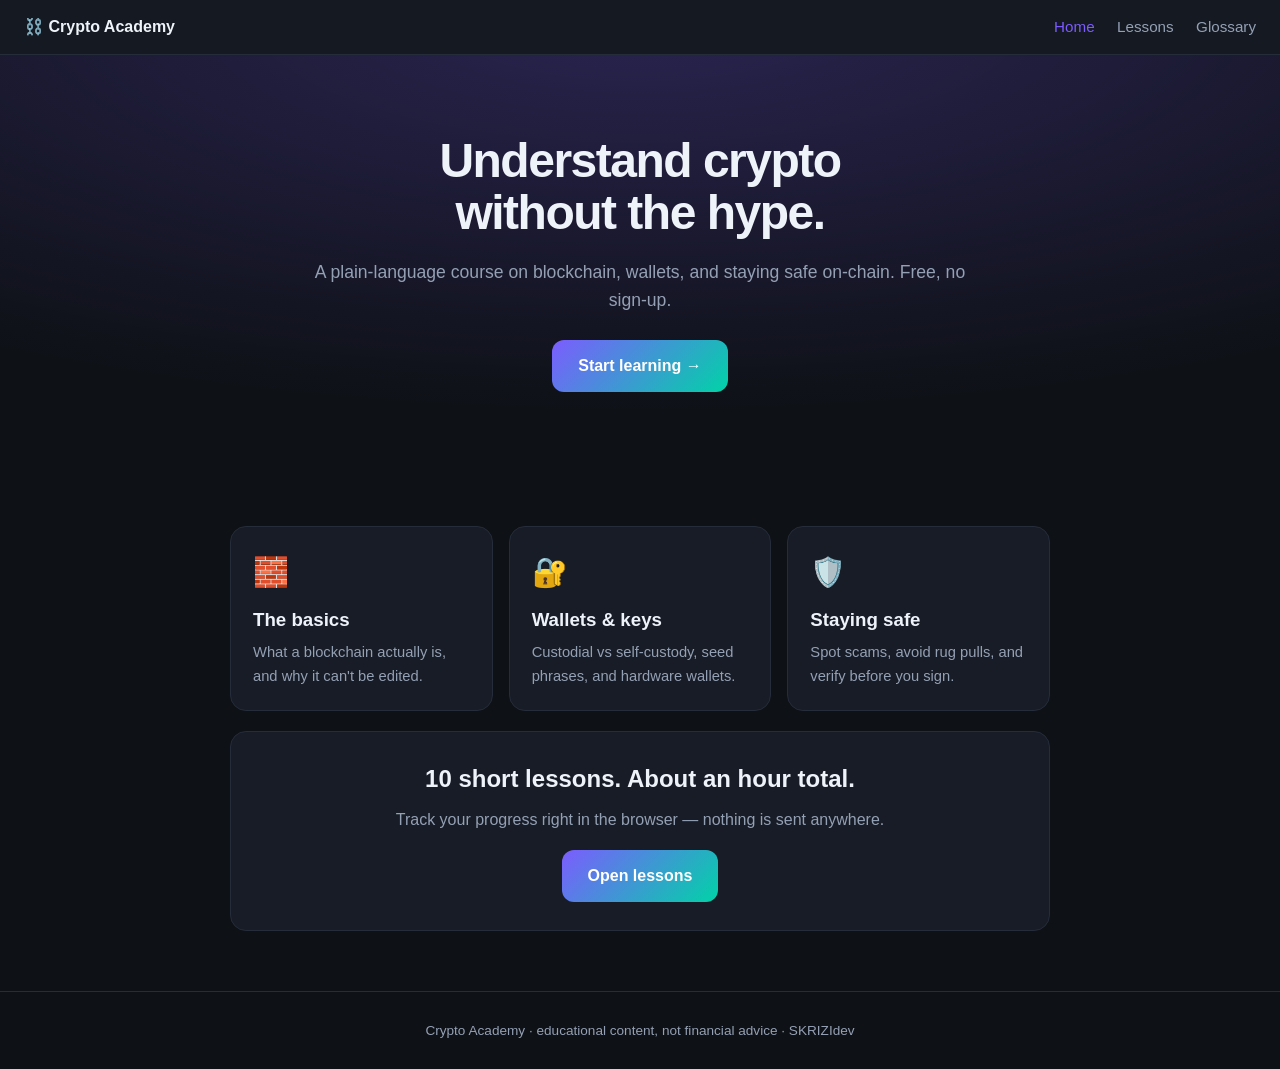
==== index.html @ a6da2ed9 "feat: crypto-academy — initial site" ====
<!DOCTYPE html>
<html lang="en">
<head>
<meta charset="UTF-8">
<meta name="viewport" content="width=device-width, initial-scale=1.0">
<title>Crypto Academy — Learn Blockchain from Zero</title>
<link rel="stylesheet" href="css/style.css">
</head>
<body>
<header class="topbar">
  <a class="brand" href="index.html">⛓️ Crypto Academy</a>
  <nav>
    <a href="index.html" class="active">Home</a>
    <a href="lessons.html">Lessons</a>
    <a href="glossary.html">Glossary</a>
  </nav>
</header>

<section class="hero">
  <div class="hero-in">
    <h1>Understand crypto<br>without the hype.</h1>
    <p>A plain-language course on blockchain, wallets, and staying safe on-chain. Free, no sign-up.</p>
    <a class="btn" href="lessons.html">Start learning →</a>
  </div>
</section>

<main class="wrap">
  <section class="features">
    <div class="feat"><span>🧱</span><h3>The basics</h3><p>What a blockchain actually is, and why it can't be edited.</p></div>
    <div class="feat"><span>🔐</span><h3>Wallets & keys</h3><p>Custodial vs self-custody, seed phrases, and hardware wallets.</p></div>
    <div class="feat"><span>🛡️</span><h3>Staying safe</h3><p>Spot scams, avoid rug pulls, and verify before you sign.</p></div>
  </section>

  <section class="card cta">
    <h2>10 short lessons. About an hour total.</h2>
    <p>Track your progress right in the browser — nothing is sent anywhere.</p>
    <a class="btn" href="lessons.html">Open lessons</a>
  </section>
</main>
<footer class="foot">Crypto Academy · educational content, not financial advice · SKRIZIdev</footer>
</body>
</html>
---- css/style.css ----
:root{
  --bg:#0e1116; --panel:#171c26; --line:#252c3a; --txt:#eef2f9; --muted:#94a0b4;
  --accent:#7c5cff; --accent2:#00d3a7;
}
*{box-sizing:border-box;margin:0;padding:0}
body{font-family:-apple-system,BlinkMacSystemFont,"Segoe UI",Roboto,sans-serif;background:var(--bg);color:var(--txt);line-height:1.6}
a{color:inherit;text-decoration:none}
.topbar{display:flex;align-items:center;justify-content:space-between;padding:14px 24px;background:rgba(23,28,38,.8);backdrop-filter:blur(8px);border-bottom:1px solid var(--line);position:sticky;top:0;z-index:10}
.brand{font-weight:700}
nav a{color:var(--muted);margin-left:18px;font-size:.95rem}
nav a:hover,nav a.active{color:var(--accent)}
.hero{padding:80px 24px;text-align:center;background:radial-gradient(1200px 400px at 50% -10%,rgba(124,92,255,.25),transparent)}
.hero-in{max-width:680px;margin:0 auto}
.hero h1{font-size:3rem;line-height:1.1;letter-spacing:-1.5px;margin-bottom:18px}
.hero p{color:var(--muted);font-size:1.1rem;margin-bottom:26px}
.btn{display:inline-block;background:linear-gradient(135deg,var(--accent),var(--accent2));color:#fff;font-weight:700;padding:13px 26px;border-radius:12px}
.btn:hover{filter:brightness(1.08)}
.wrap{max-width:860px;margin:0 auto;padding:34px 20px 60px}
.page-title{font-size:2rem;letter-spacing:-1px;margin-bottom:6px}
.muted{color:var(--muted)}
.features{display:grid;grid-template-columns:repeat(3,1fr);gap:16px;margin:20px 0}
.feat{background:var(--panel);border:1px solid var(--line);border-radius:16px;padding:22px}
.feat span{font-size:1.8rem}
.feat h3{margin:10px 0 6px}
.feat p{color:var(--muted);font-size:.92rem}
.card{background:var(--panel);border:1px solid var(--line);border-radius:16px;padding:28px;text-align:center;margin-top:8px}
.card h2{margin-bottom:8px}
.card p{color:var(--muted);margin-bottom:18px}
.progress{height:10px;background:var(--panel);border-radius:6px;overflow:hidden;margin:12px 0 24px}
#bar{height:100%;width:0;background:linear-gradient(90deg,var(--accent),var(--accent2));transition:width .3s}
.lessons{display:flex;flex-direction:column;gap:12px}
.lesson{background:var(--panel);border:1px solid var(--line);border-radius:14px;padding:18px 20px;display:flex;gap:16px;align-items:flex-start;cursor:pointer;transition:border-color .2s}
.lesson:hover{border-color:var(--accent)}
.lesson.done{opacity:.65}
.lesson .num{width:34px;height:34px;flex:none;border-radius:50%;background:var(--bg);border:1px solid var(--line);display:grid;place-items:center;font-weight:700}
.lesson.done .num{background:var(--accent2);border-color:var(--accent2);color:#062}
.lesson h3{font-size:1.05rem;margin-bottom:3px}
.lesson p{color:var(--muted);font-size:.9rem}
.search{width:100%;font:inherit;padding:12px 14px;border-radius:12px;border:1px solid var(--line);background:var(--panel);color:var(--txt);margin-bottom:18px}
.search:focus{outline:2px solid var(--accent)}
.terms{display:flex;flex-direction:column;gap:10px}
.term{background:var(--panel);border:1px solid var(--line);border-radius:12px;padding:16px 18px}
.term h3{color:var(--accent2);font-size:1rem;margin-bottom:4px}
.term p{color:var(--muted);font-size:.92rem}
.foot{text-align:center;color:var(--muted);padding:28px;font-size:.85rem;border-top:1px solid var(--line)}
@media(max-width:640px){.features{grid-template-columns:1fr}.hero h1{font-size:2.2rem}}
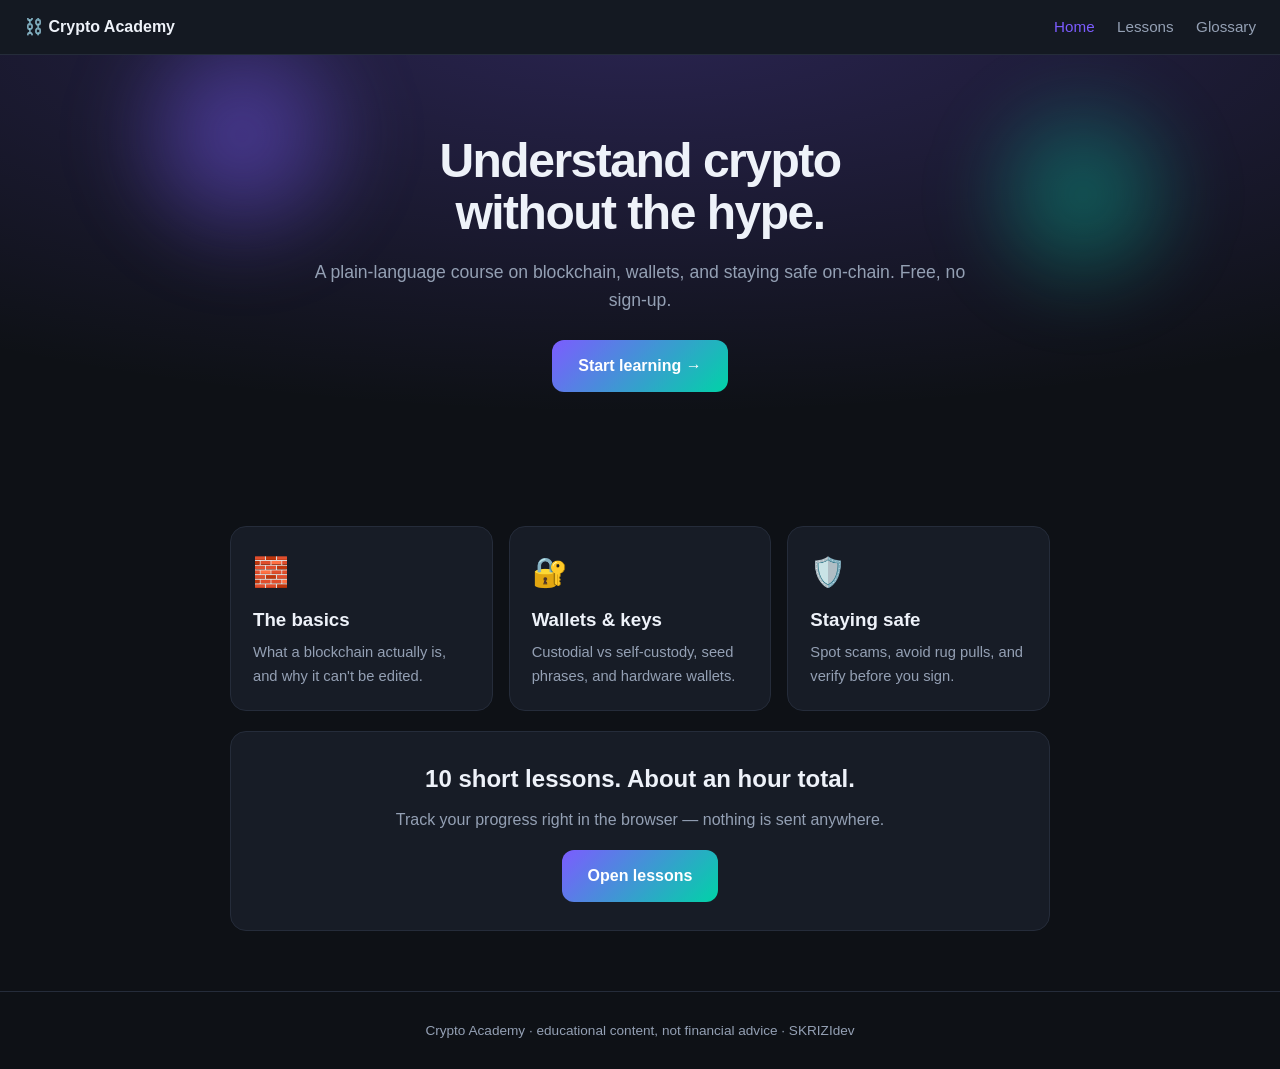
==== commit 4612c76b: "enhance: floating hero orbs, staggered reveals, completion toasts, hover motion" ====
--- a/index.html
+++ b/index.html
@@ -17,6 +17,7 @@
 </header>
 
 <section class="hero">
+  <div class="orb o1"></div><div class="orb o2"></div>
   <div class="hero-in">
     <h1>Understand crypto<br>without the hype.</h1>
     <p>A plain-language course on blockchain, wallets, and staying safe on-chain. Free, no sign-up.</p>
@@ -26,9 +27,9 @@
 
 <main class="wrap">
   <section class="features">
-    <div class="feat"><span>🧱</span><h3>The basics</h3><p>What a blockchain actually is, and why it can't be edited.</p></div>
-    <div class="feat"><span>🔐</span><h3>Wallets & keys</h3><p>Custodial vs self-custody, seed phrases, and hardware wallets.</p></div>
-    <div class="feat"><span>🛡️</span><h3>Staying safe</h3><p>Spot scams, avoid rug pulls, and verify before you sign.</p></div>
+    <div class="feat reveal"><span>🧱</span><h3>The basics</h3><p>What a blockchain actually is, and why it can't be edited.</p></div>
+    <div class="feat reveal"><span>🔐</span><h3>Wallets & keys</h3><p>Custodial vs self-custody, seed phrases, and hardware wallets.</p></div>
+    <div class="feat reveal"><span>🛡️</span><h3>Staying safe</h3><p>Spot scams, avoid rug pulls, and verify before you sign.</p></div>
   </section>
 
   <section class="card cta">
--- a/css/style.css
+++ b/css/style.css
@@ -44,3 +44,26 @@
 .term p{color:var(--muted);font-size:.92rem}
 .foot{text-align:center;color:var(--muted);padding:28px;font-size:.85rem;border-top:1px solid var(--line)}
 @media(max-width:640px){.features{grid-template-columns:1fr}.hero h1{font-size:2.2rem}}
+
+/* ---- enhancements: floating orbs, reveals, hover ---- */
+@keyframes riseIn{from{opacity:0;transform:translateY(22px)}to{opacity:1;transform:none}}
+@keyframes floatA{0%,100%{transform:translate(0,0)}50%{transform:translate(30px,-24px)}}
+@keyframes floatB{0%,100%{transform:translate(0,0)}50%{transform:translate(-26px,20px)}}
+.hero{position:relative;overflow:hidden}
+.orb{position:absolute;border-radius:50%;filter:blur(30px);pointer-events:none;z-index:0}
+.orb.o1{width:280px;height:280px;top:-60px;left:8%;background:radial-gradient(circle,rgba(124,92,255,.5),transparent 70%);animation:floatA 9s ease-in-out infinite}
+.orb.o2{width:240px;height:240px;top:20px;right:6%;background:radial-gradient(circle,rgba(0,211,167,.4),transparent 70%);animation:floatB 11s ease-in-out infinite}
+.hero-in{position:relative;z-index:1}
+.reveal{animation:riseIn .6s cubic-bezier(.2,.8,.3,1) both}
+.features .feat:nth-child(1){animation-delay:.05s}
+.features .feat:nth-child(2){animation-delay:.15s}
+.features .feat:nth-child(3){animation-delay:.25s}
+.feat{transition:transform .2s,border-color .2s}
+.feat:hover{transform:translateY(-6px);border-color:var(--accent)}
+.btn{transition:transform .12s,filter .15s}
+.btn:active{transform:scale(.96)}
+.lesson{animation:riseIn .45s ease both}
+.lesson:hover{transform:translateX(4px)}
+.lesson .num{transition:transform .3s}
+.lesson.done .num{transform:rotate(360deg)}
+.term{animation:riseIn .4s ease both}
